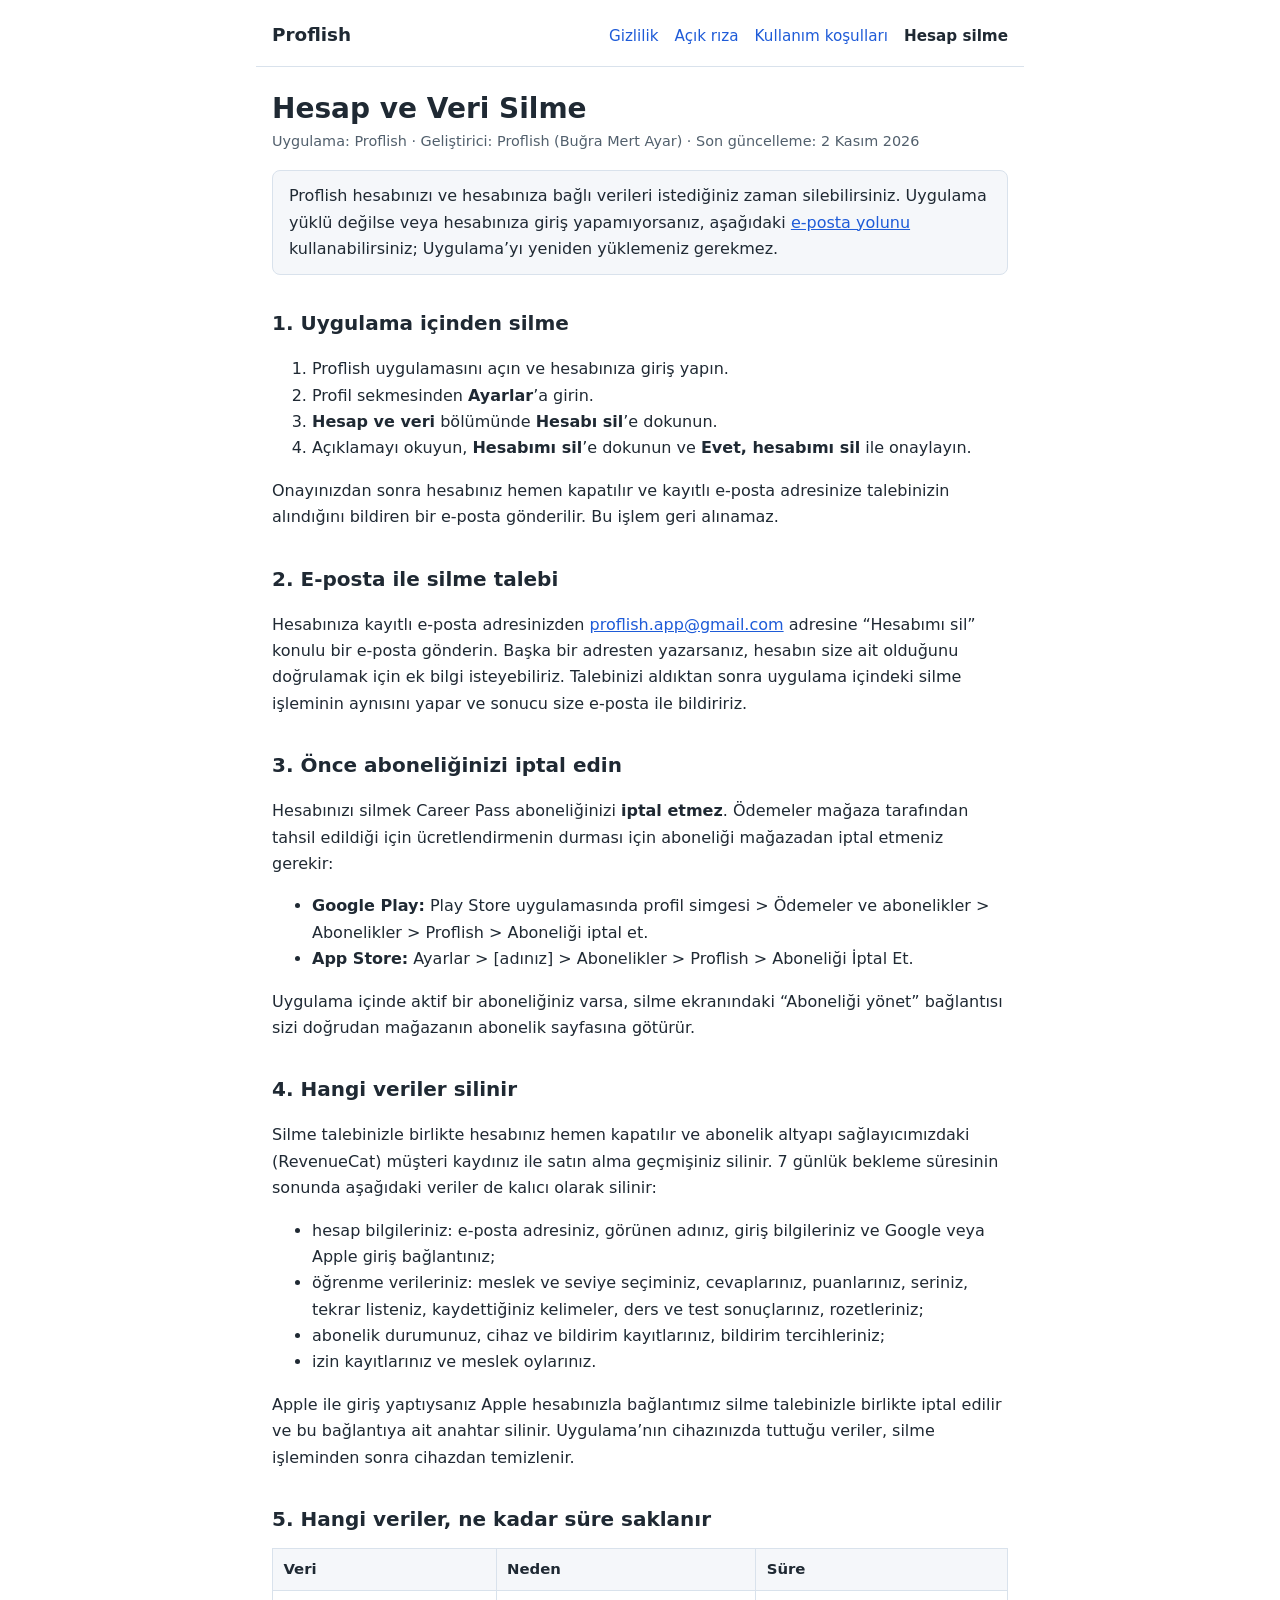
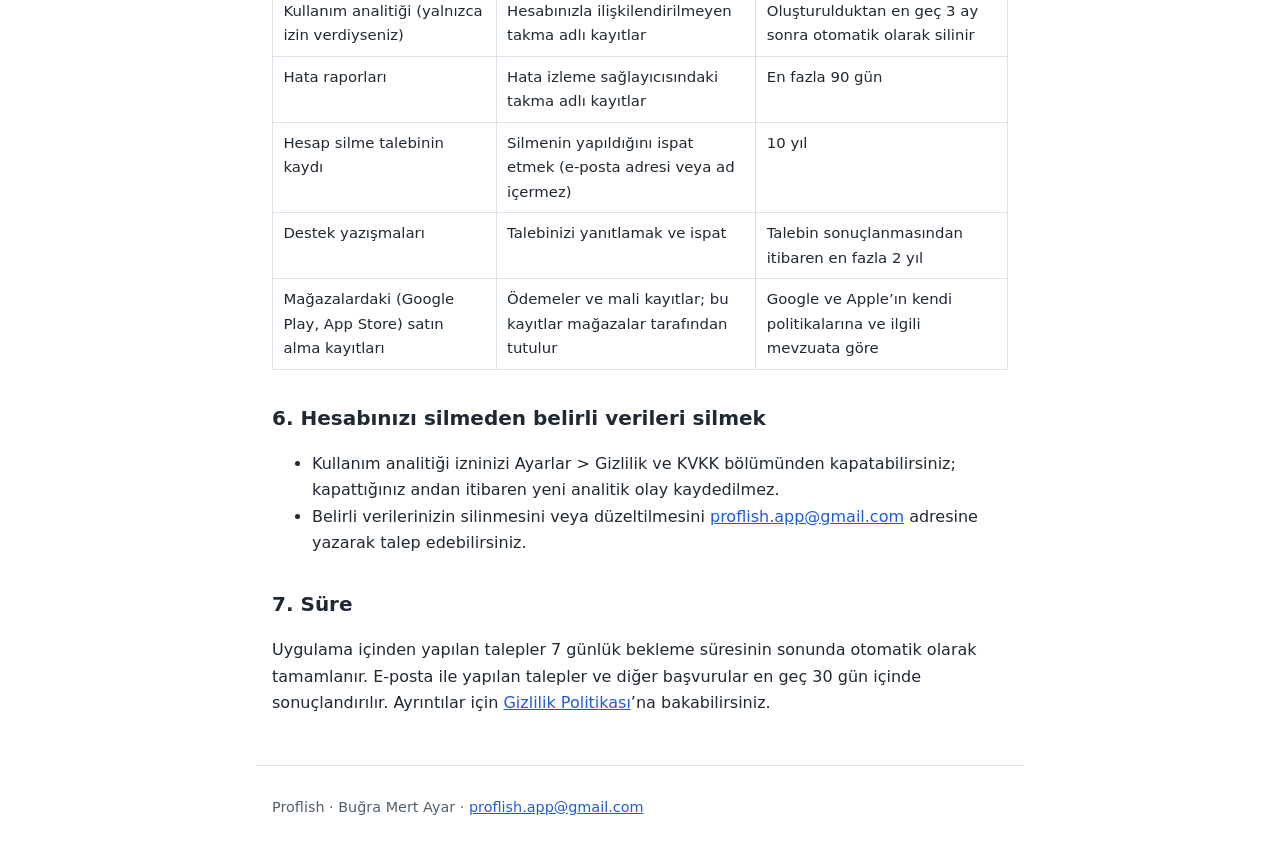
==== delete-account.html @ 97109d25 "Publish the Proflish legal pages" ====
<!doctype html>
<html lang="tr">
  <head>
    <meta charset="utf-8" />
    <meta name="viewport" content="width=device-width, initial-scale=1" />
    <title>Proflish Hesap ve Veri Silme</title>
    <meta name="description" content="Proflish hesabınızı ve verilerinizi nasıl silebileceğiniz, nelerin silindiği ve ne kadar süre saklandığı." />
    <link rel="stylesheet" href="style.css" />
  </head>
  <body>
    <header class="site-header">
      <a class="brand" href="index.html">Proflish</a>
      <nav aria-label="Yasal sayfalar">
        <a href="privacy.html">Gizlilik</a>
        <a href="consent.html">Açık rıza</a>
        <a href="terms.html">Kullanım koşulları</a>
        <a href="delete-account.html" aria-current="page">Hesap silme</a>
      </nav>
    </header>

    <main>
      <h1>Hesap ve Veri Silme</h1>
      <p class="meta">Uygulama: Proflish · Geliştirici: Proflish (Buğra Mert Ayar) · Son güncelleme: 2 Kasım 2026</p>

      <p class="notice">
        Proflish hesabınızı ve hesabınıza bağlı verileri istediğiniz zaman silebilirsiniz. Uygulama yüklü değilse veya
        hesabınıza giriş yapamıyorsanız, aşağıdaki <a href="#e-posta">e-posta yolunu</a> kullanabilirsiniz; Uygulama’yı
        yeniden yüklemeniz gerekmez.
      </p>

      <h2 id="uygulama">1. Uygulama içinden silme</h2>
      <ol>
        <li>Proflish uygulamasını açın ve hesabınıza giriş yapın.</li>
        <li>Profil sekmesinden <strong>Ayarlar</strong>’a girin.</li>
        <li><strong>Hesap ve veri</strong> bölümünde <strong>Hesabı sil</strong>’e dokunun.</li>
        <li>Açıklamayı okuyun, <strong>Hesabımı sil</strong>’e dokunun ve <strong>Evet, hesabımı sil</strong> ile onaylayın.</li>
      </ol>
      <p>
        Onayınızdan sonra hesabınız hemen kapatılır ve kayıtlı e-posta adresinize talebinizin alındığını bildiren bir
        e-posta gönderilir. Bu işlem geri alınamaz.
      </p>

      <h2 id="e-posta">2. E-posta ile silme talebi</h2>
      <p>
        Hesabınıza kayıtlı e-posta adresinizden
        <a href="mailto:proflish.app@gmail.com?subject=Hesab%C4%B1m%C4%B1%20sil">proflish.app@gmail.com</a> adresine
        “Hesabımı sil” konulu bir e-posta gönderin. Başka bir adresten yazarsanız, hesabın size ait olduğunu doğrulamak
        için ek bilgi isteyebiliriz. Talebinizi aldıktan sonra uygulama içindeki silme işleminin aynısını yapar ve sonucu
        size e-posta ile bildiririz.
      </p>

      <h2 id="abonelik">3. Önce aboneliğinizi iptal edin</h2>
      <p>
        Hesabınızı silmek Career Pass aboneliğinizi <strong>iptal etmez</strong>. Ödemeler mağaza tarafından tahsil
        edildiği için ücretlendirmenin durması için aboneliği mağazadan iptal etmeniz gerekir:
      </p>
      <ul>
        <li>
          <strong>Google Play:</strong> Play Store uygulamasında profil simgesi &gt; Ödemeler ve abonelikler &gt;
          Abonelikler &gt; Proflish &gt; Aboneliği iptal et.
        </li>
        <li>
          <strong>App Store:</strong> Ayarlar &gt; [adınız] &gt; Abonelikler &gt; Proflish &gt; Aboneliği İptal Et.
        </li>
      </ul>
      <p>
        Uygulama içinde aktif bir aboneliğiniz varsa, silme ekranındaki “Aboneliği yönet” bağlantısı sizi doğrudan
        mağazanın abonelik sayfasına götürür.
      </p>

      <h2 id="silinenler">4. Hangi veriler silinir</h2>
      <p>
        Silme talebinizle birlikte hesabınız hemen kapatılır ve abonelik altyapı sağlayıcımızdaki (RevenueCat) müşteri
        kaydınız ile satın alma geçmişiniz silinir. 7 günlük bekleme süresinin sonunda aşağıdaki veriler de kalıcı olarak
        silinir:
      </p>
      <ul>
        <li>hesap bilgileriniz: e-posta adresiniz, görünen adınız, giriş bilgileriniz ve Google veya Apple giriş bağlantınız;</li>
        <li>öğrenme verileriniz: meslek ve seviye seçiminiz, cevaplarınız, puanlarınız, seriniz, tekrar listeniz, kaydettiğiniz kelimeler, ders ve test sonuçlarınız, rozetleriniz;</li>
        <li>abonelik durumunuz, cihaz ve bildirim kayıtlarınız, bildirim tercihleriniz;</li>
        <li>izin kayıtlarınız ve meslek oylarınız.</li>
      </ul>
      <p>
        Apple ile giriş yaptıysanız Apple hesabınızla bağlantımız silme talebinizle birlikte iptal edilir ve bu bağlantıya
        ait anahtar silinir. Uygulama’nın cihazınızda tuttuğu veriler, silme işleminden sonra cihazdan temizlenir.
      </p>

      <h2 id="saklananlar">5. Hangi veriler, ne kadar süre saklanır</h2>
      <div class="table-wrap">
        <table>
          <thead>
            <tr>
              <th scope="col">Veri</th>
              <th scope="col">Neden</th>
              <th scope="col">Süre</th>
            </tr>
          </thead>
          <tbody>
            <tr>
              <td>Kullanım analitiği (yalnızca izin verdiyseniz)</td>
              <td>Hesabınızla ilişkilendirilmeyen takma adlı kayıtlar</td>
              <td>Oluşturulduktan en geç 3 ay sonra otomatik olarak silinir</td>
            </tr>
            <tr>
              <td>Hata raporları</td>
              <td>Hata izleme sağlayıcısındaki takma adlı kayıtlar</td>
              <td>En fazla 90 gün</td>
            </tr>
            <tr>
              <td>Hesap silme talebinin kaydı</td>
              <td>Silmenin yapıldığını ispat etmek (e-posta adresi veya ad içermez)</td>
              <td>10 yıl</td>
            </tr>
            <tr>
              <td>Destek yazışmaları</td>
              <td>Talebinizi yanıtlamak ve ispat</td>
              <td>Talebin sonuçlanmasından itibaren en fazla 2 yıl</td>
            </tr>
            <tr>
              <td>Mağazalardaki (Google Play, App Store) satın alma kayıtları</td>
              <td>Ödemeler ve mali kayıtlar; bu kayıtlar mağazalar tarafından tutulur</td>
              <td>Google ve Apple’ın kendi politikalarına ve ilgili mevzuata göre</td>
            </tr>
          </tbody>
        </table>
      </div>

      <h2 id="kismi">6. Hesabınızı silmeden belirli verileri silmek</h2>
      <ul>
        <li>
          Kullanım analitiği izninizi Ayarlar &gt; Gizlilik ve KVKK bölümünden kapatabilirsiniz; kapattığınız andan
          itibaren yeni analitik olay kaydedilmez.
        </li>
        <li>
          Belirli verilerinizin silinmesini veya düzeltilmesini
          <a href="mailto:proflish.app@gmail.com?subject=Veri%20silme%20talebi">proflish.app@gmail.com</a> adresine
          yazarak talep edebilirsiniz.
        </li>
      </ul>

      <h2 id="sure">7. Süre</h2>
      <p>
        Uygulama içinden yapılan talepler 7 günlük bekleme süresinin sonunda otomatik olarak tamamlanır. E-posta ile
        yapılan talepler ve diğer başvurular en geç 30 gün içinde sonuçlandırılır. Ayrıntılar için
        <a href="privacy.html#saklama">Gizlilik Politikası</a>’na bakabilirsiniz.
      </p>
    </main>

    <footer class="site-footer">
      <p>Proflish · Buğra Mert Ayar · <a href="mailto:proflish.app@gmail.com">proflish.app@gmail.com</a></p>
    </footer>
  </body>
</html>
---- style.css ----
:root {
  --bg: #ffffff;
  --surface: #f5f7fa;
  --text: #1f2933;
  --muted: #52606d;
  --border: #d9e2ec;
  --link: #1e5bd8;
  color-scheme: light dark;
}

@media (prefers-color-scheme: dark) {
  :root {
    --bg: #0f141a;
    --surface: #18202a;
    --text: #e4e9ef;
    --muted: #a3b1bf;
    --border: #2c3a48;
    --link: #7aa7ff;
  }
}

* {
  box-sizing: border-box;
}

body {
  margin: 0;
  background: var(--bg);
  color: var(--text);
  font-family: system-ui, -apple-system, 'Segoe UI', Roboto, sans-serif;
  font-size: 1rem;
  line-height: 1.65;
}

a {
  color: var(--link);
}

.site-header,
main,
.site-footer {
  max-width: 48rem;
  margin: 0 auto;
  padding: 0 1rem;
}

.site-header {
  display: flex;
  flex-wrap: wrap;
  align-items: baseline;
  justify-content: space-between;
  gap: 0.5rem 1.5rem;
  padding-top: 1.25rem;
  padding-bottom: 1rem;
  border-bottom: 1px solid var(--border);
}

.brand {
  font-weight: 700;
  font-size: 1.15rem;
  color: var(--text);
  text-decoration: none;
}

.site-header nav {
  display: flex;
  flex-wrap: wrap;
  gap: 0.25rem 1rem;
  font-size: 0.95rem;
}

.site-header nav a {
  text-decoration: none;
}

.site-header nav a[aria-current='page'] {
  color: var(--text);
  font-weight: 600;
}

main {
  padding-top: 1.5rem;
  padding-bottom: 2rem;
}

h1 {
  font-size: 1.75rem;
  line-height: 1.25;
  margin: 0 0 0.25rem;
}

h2 {
  font-size: 1.25rem;
  margin: 2rem 0 0.5rem;
  scroll-margin-top: 1rem;
}

h3 {
  font-size: 1.05rem;
  margin: 1.25rem 0 0.25rem;
}

.meta {
  color: var(--muted);
  font-size: 0.9rem;
  margin-top: 0;
}

.toc,
.notice {
  background: var(--surface);
  border: 1px solid var(--border);
  border-radius: 0.5rem;
  padding: 0.75rem 1rem;
}

.toc ol {
  margin: 0;
  padding-left: 1.25rem;
}

.table-wrap {
  overflow-x: auto;
  margin: 0.75rem 0;
}

table {
  border-collapse: collapse;
  width: 100%;
  font-size: 0.93rem;
}

th,
td {
  border: 1px solid var(--border);
  padding: 0.5rem 0.65rem;
  text-align: left;
  vertical-align: top;
}

thead th {
  background: var(--surface);
}

tbody th {
  font-weight: 600;
}

.consent-statement {
  border-left: 4px solid var(--link);
  background: var(--surface);
  padding: 0.75rem 1rem;
  border-radius: 0 0.5rem 0.5rem 0;
}

.site-footer {
  border-top: 1px solid var(--border);
  padding-top: 1rem;
  padding-bottom: 2rem;
  color: var(--muted);
  font-size: 0.9rem;
}
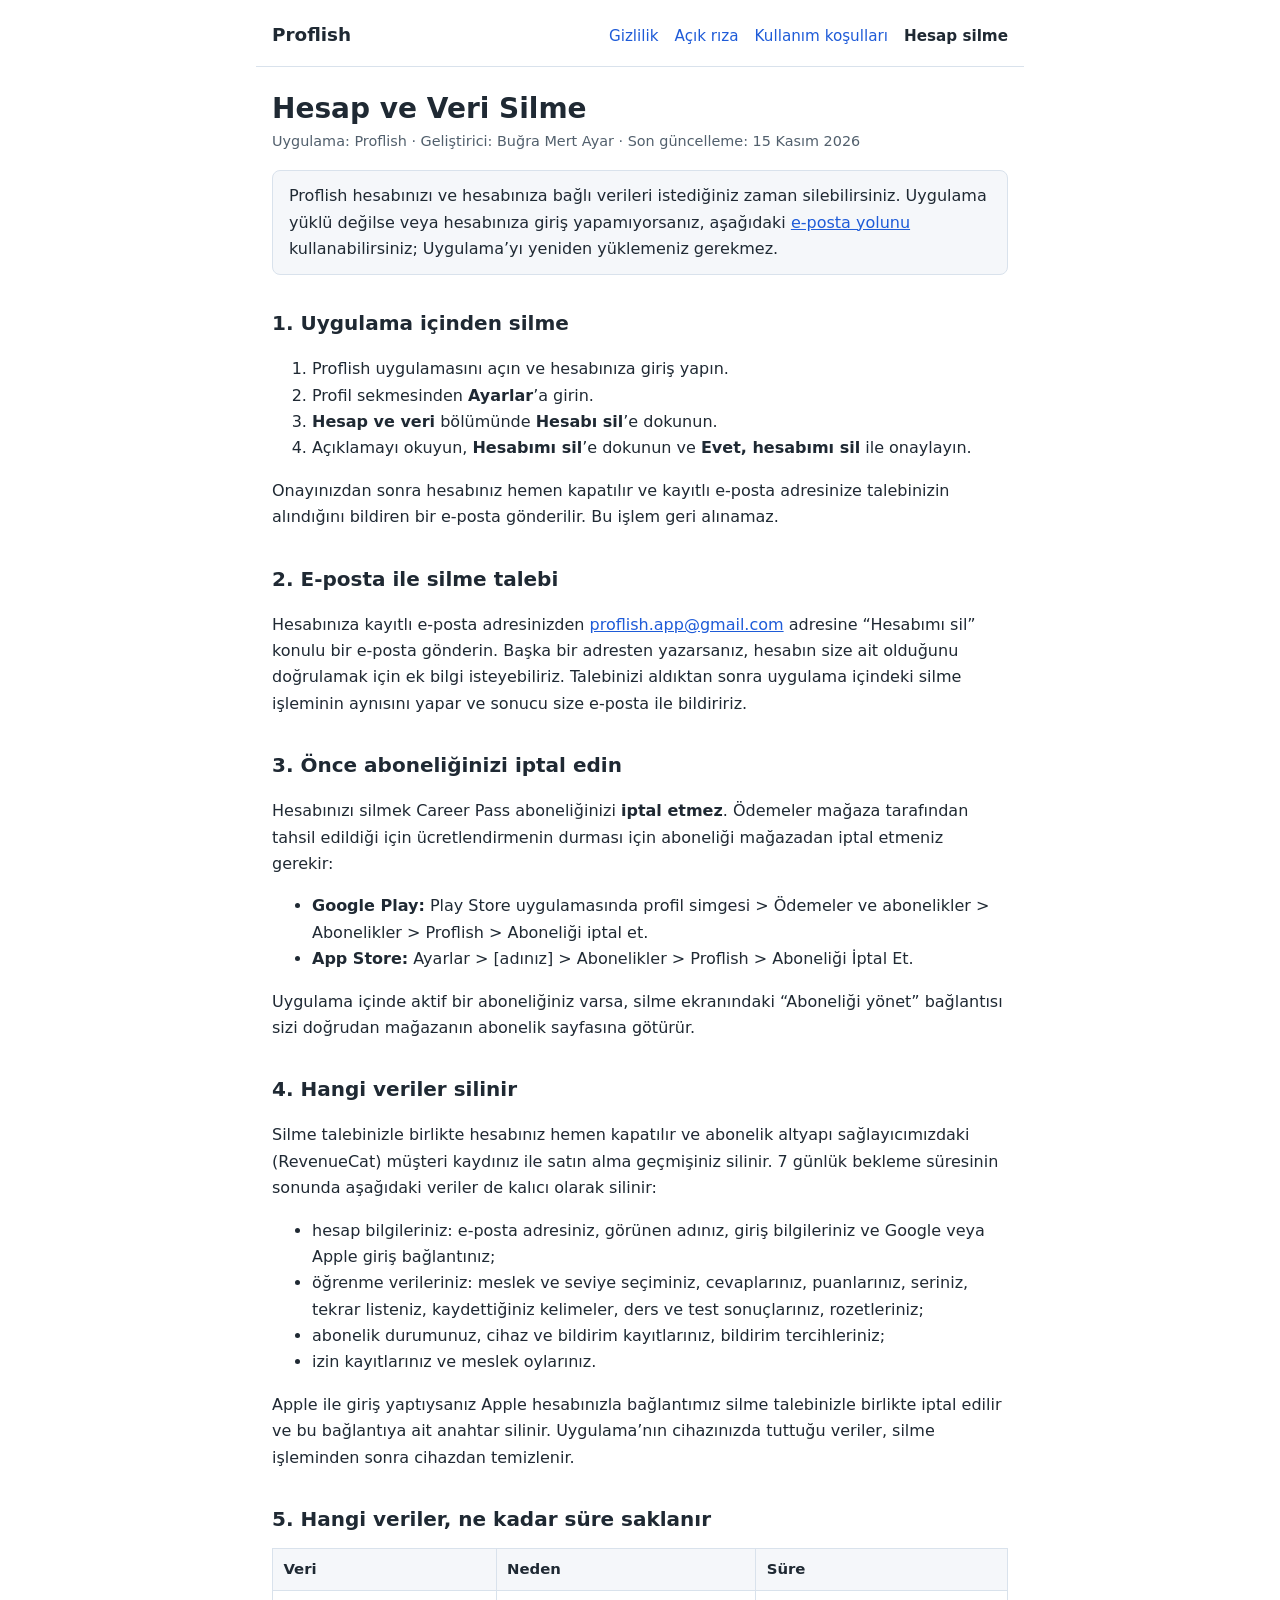
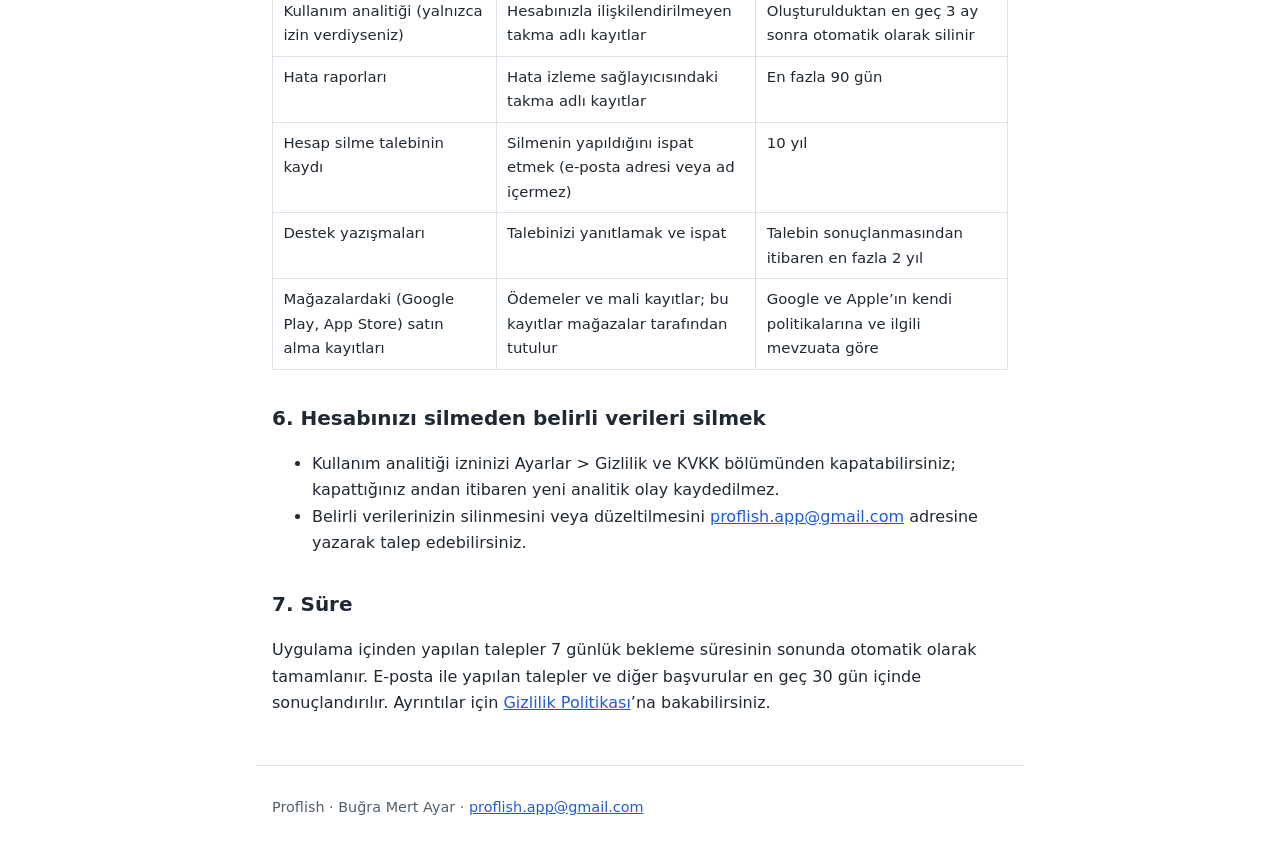
==== commit 8b8d36de: "Publish the Proflish legal pages" ====
--- a/delete-account.html
+++ b/delete-account.html
@@ -20,7 +20,7 @@
 
     <main>
       <h1>Hesap ve Veri Silme</h1>
-      <p class="meta">Uygulama: Proflish · Geliştirici: Proflish (Buğra Mert Ayar) · Son güncelleme: 2 Kasım 2026</p>
+      <p class="meta">Uygulama: Proflish · Geliştirici: Buğra Mert Ayar · Son güncelleme: 15 Kasım 2026</p>
 
       <p class="notice">
         Proflish hesabınızı ve hesabınıza bağlı verileri istediğiniz zaman silebilirsiniz. Uygulama yüklü değilse veya
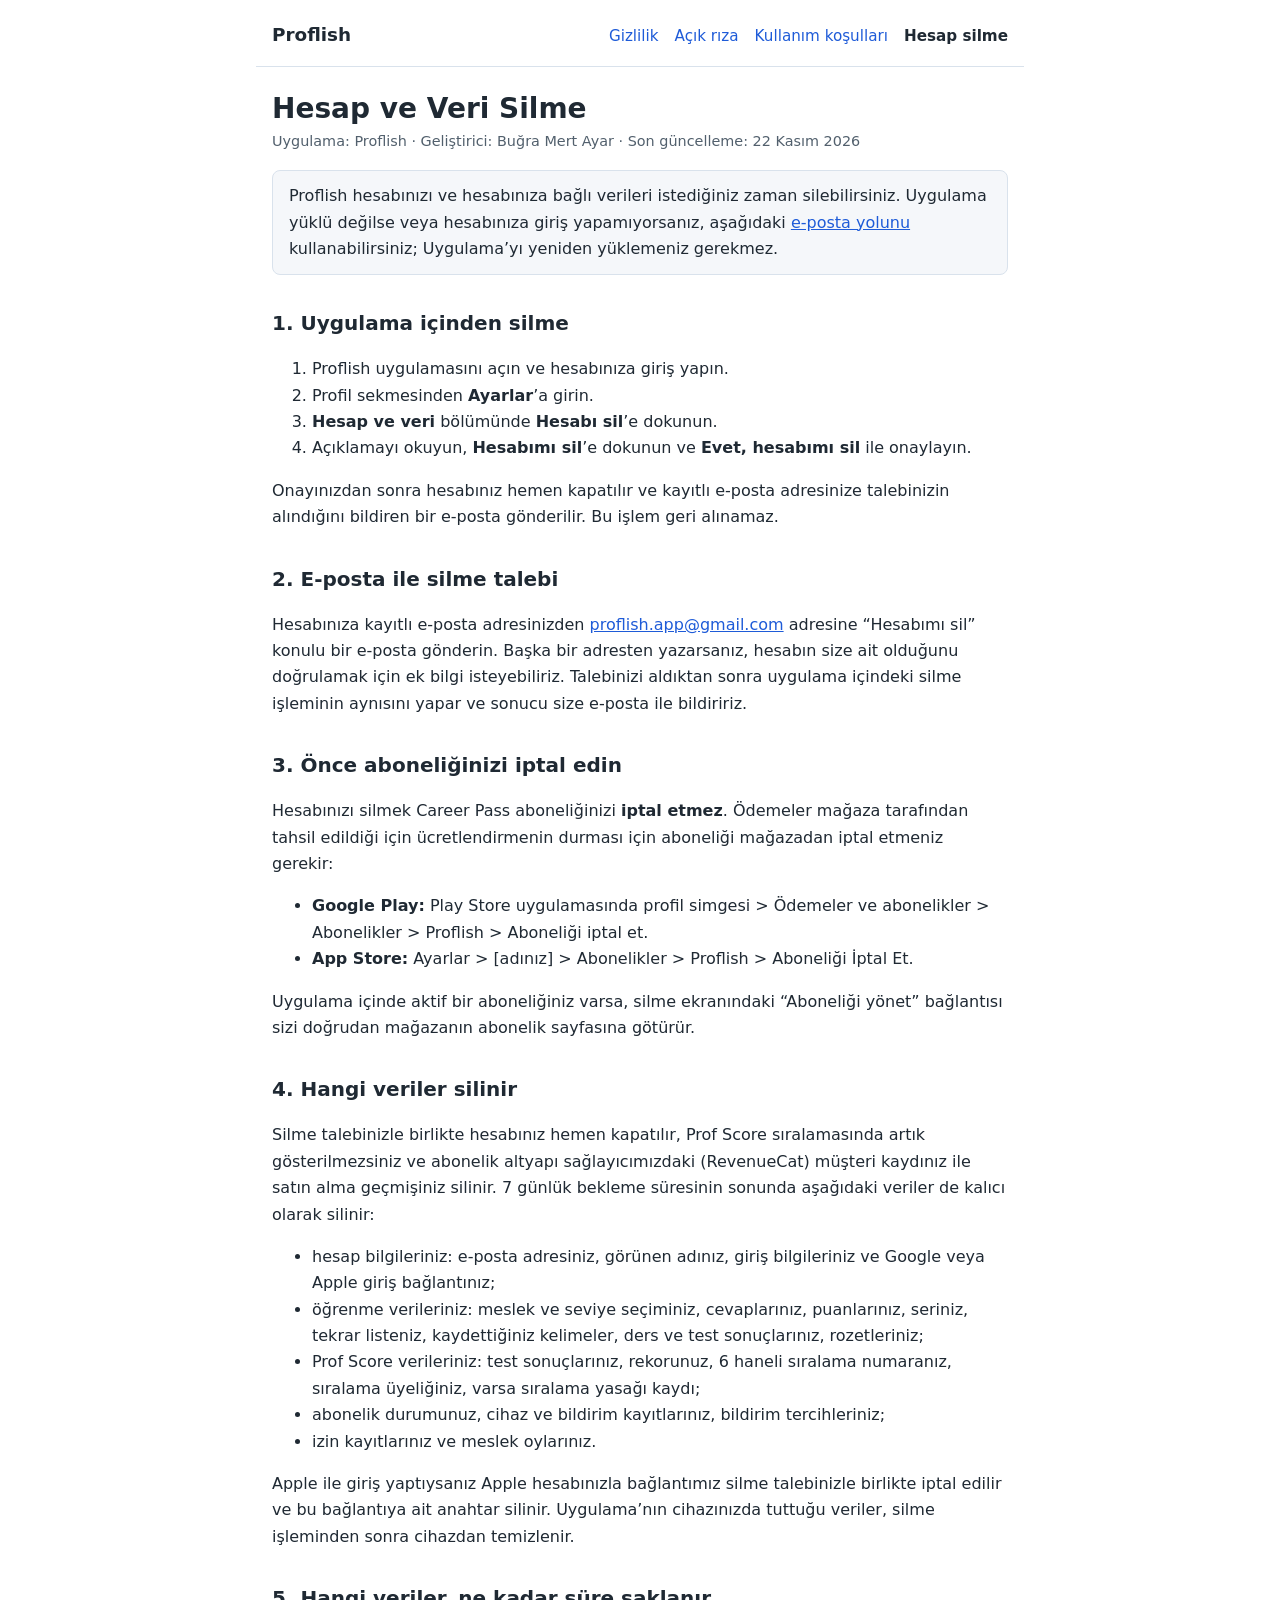
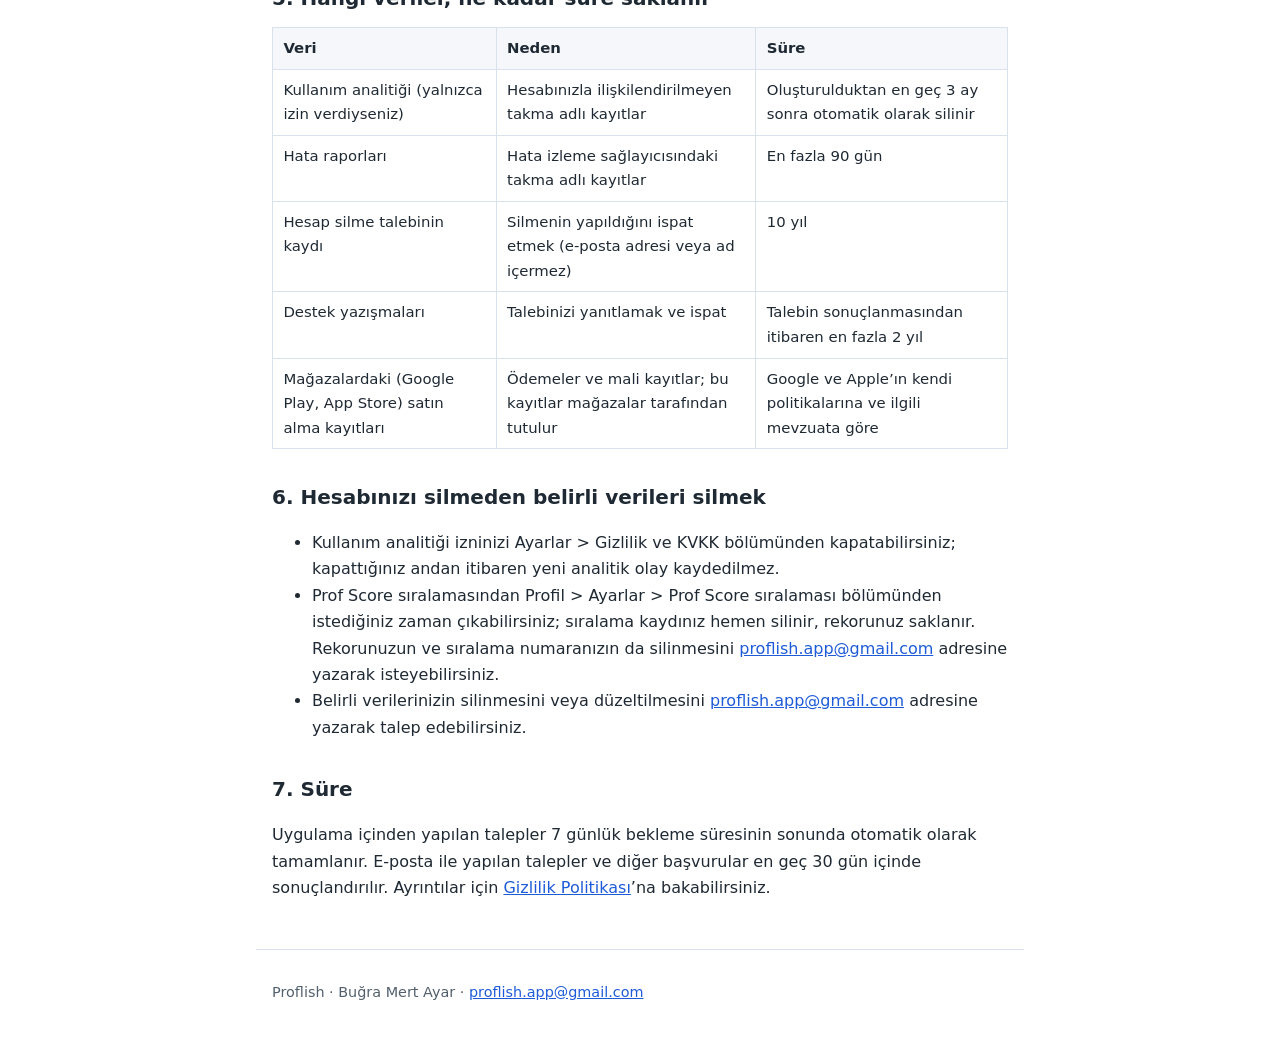
==== commit 97cabb01: "Publish the Proflish legal pages" ====
--- a/delete-account.html
+++ b/delete-account.html
@@ -20,7 +20,7 @@
 
     <main>
       <h1>Hesap ve Veri Silme</h1>
-      <p class="meta">Uygulama: Proflish · Geliştirici: Buğra Mert Ayar · Son güncelleme: 15 Kasım 2026</p>
+      <p class="meta">Uygulama: Proflish · Geliştirici: Buğra Mert Ayar · Son güncelleme: 22 Kasım 2026</p>
 
       <p class="notice">
         Proflish hesabınızı ve hesabınıza bağlı verileri istediğiniz zaman silebilirsiniz. Uygulama yüklü değilse veya
@@ -70,13 +70,14 @@
 
       <h2 id="silinenler">4. Hangi veriler silinir</h2>
       <p>
-        Silme talebinizle birlikte hesabınız hemen kapatılır ve abonelik altyapı sağlayıcımızdaki (RevenueCat) müşteri
-        kaydınız ile satın alma geçmişiniz silinir. 7 günlük bekleme süresinin sonunda aşağıdaki veriler de kalıcı olarak
+        Silme talebinizle birlikte hesabınız hemen kapatılır, Prof Score sıralamasında artık gösterilmezsiniz ve abonelik
+        altyapı sağlayıcımızdaki (RevenueCat) müşteri kaydınız ile satın alma geçmişiniz silinir. 7 günlük bekleme süresinin sonunda aşağıdaki veriler de kalıcı olarak
         silinir:
       </p>
       <ul>
         <li>hesap bilgileriniz: e-posta adresiniz, görünen adınız, giriş bilgileriniz ve Google veya Apple giriş bağlantınız;</li>
         <li>öğrenme verileriniz: meslek ve seviye seçiminiz, cevaplarınız, puanlarınız, seriniz, tekrar listeniz, kaydettiğiniz kelimeler, ders ve test sonuçlarınız, rozetleriniz;</li>
+        <li>Prof Score verileriniz: test sonuçlarınız, rekorunuz, 6 haneli sıralama numaranız, sıralama üyeliğiniz, varsa sıralama yasağı kaydı;</li>
         <li>abonelik durumunuz, cihaz ve bildirim kayıtlarınız, bildirim tercihleriniz;</li>
         <li>izin kayıtlarınız ve meslek oylarınız.</li>
       </ul>
@@ -132,6 +133,12 @@
           itibaren yeni analitik olay kaydedilmez.
         </li>
         <li>
+          Prof Score sıralamasından Profil &gt; Ayarlar &gt; Prof Score sıralaması bölümünden istediğiniz zaman
+          çıkabilirsiniz; sıralama kaydınız hemen silinir, rekorunuz saklanır. Rekorunuzun ve sıralama numaranızın da
+          silinmesini <a href="mailto:proflish.app@gmail.com?subject=Veri%20silme%20talebi">proflish.app@gmail.com</a>
+          adresine yazarak isteyebilirsiniz.
+        </li>
+        <li>
           Belirli verilerinizin silinmesini veya düzeltilmesini
           <a href="mailto:proflish.app@gmail.com?subject=Veri%20silme%20talebi">proflish.app@gmail.com</a> adresine
           yazarak talep edebilirsiniz.
